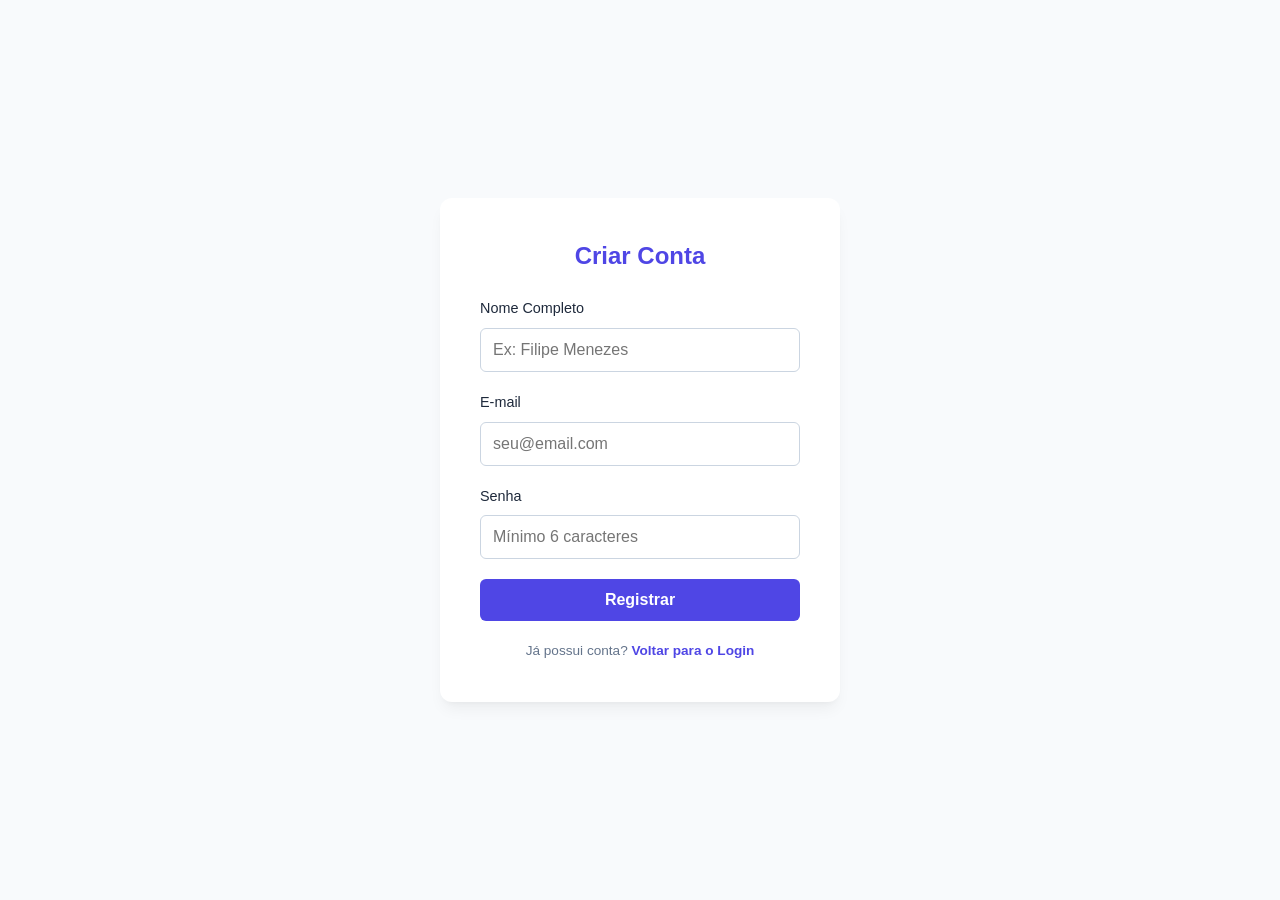
==== organiza_emprego/wwwroot/cadastro.html @ 9d5fbdc2 "adicao do front end" ====
﻿<!DOCTYPE html>
<html lang="pt-br">
<head>
    <meta charset="UTF-8">
    <meta name="viewport" content="width=device-width, initial-scale=1.0">
    <title>Criar Conta</title>
    <link rel="stylesheet" href="css/style.css">
</head>
<body>
    <section class="auth-container">
        <div class="auth-card">
            <h2>Criar Conta</h2>
            <form id="form-cadastro">
                <div class="form-group">
                    <label for="cad-nome">Nome Completo</label>
                    <input type="text" id="cad-nome" required placeholder="Ex: Filipe Menezes">
                </div>
                <div class="form-group">
                    <label for="cad-email">E-mail</label>
                    <input type="email" id="cad-email" required placeholder="seu@email.com">
                </div>
                <div class="form-group">
                    <label for="cad-senha">Senha</label>
                    <input type="password" id="cad-senha" required placeholder="Mínimo 6 caracteres">
                </div>
                <button type="submit" class="btn-primary">Registrar</button>
            </form>
            <!-- Mudança aqui: Link direto para voltar ao login.html -->
            <p class="auth-switch">Já possui conta? <a href="login.html">Voltar para o Login</a></p>
        </div>
    </section>

    <script>
        const API_URL = "http://localhost:5000/api";

        document.getElementById("form-cadastro").addEventListener("submit", async (e) => {
            e.preventDefault();
            const payload = {
                nome: document.getElementById("cad-nome").value,
                email: document.getElementById("cad-email").value,
                senha: document.getElementById("cad-senha").value
            };

            try {
                const response = await fetch(`${API_URL}/Auth/register`, {
                    method: "POST",
                    headers: { "Content-Type": "application/json" },
                    body: JSON.stringify(payload)
                });

                if (response.ok) {
                    alert("Cadastro realizado com sucesso!");
                    window.location.href = "login.html"; // Vai para o login
                } else {
                    const erroTxt = await response.text();
                    alert(`Erro: ${erroTxt}`);
                }
            } catch (error) {
                alert("Erro ao conectar à API.");
            }
        });
    </script>
</body>
</html>
---- organiza_emprego/wwwroot/css/style.css ----
﻿:root {
    --primary: #4f46e5;
    --success: #16a34a;
    --danger: #dc2626;
    --dark: #1e293b;
    --bg: #f8fafc;
    --card-bg: #ffffff;
    --border: #e2e8f0;
}

* {
    box-sizing: border-box;
    margin: 0;
    padding: 0;
    font-family: 'Segoe UI', Tahoma, Geneva, Verdana, sans-serif;
}

body {
    background-color: var(--bg);
    color: var(--dark);
    line-height: 1.5;
}

/* ==========================================
   ESTILOS DE AUTENTICAÇÃO (Login / Cadastro)
   ========================================== */
.auth-container {
    display: flex;
    justify-content: center;
    align-items: center;
    min-height: 100vh;
    padding: 1rem;
}

.auth-card {
    background: var(--card-bg);
    padding: 2.5rem;
    border-radius: 12px;
    box-shadow: 0 10px 15px -3px rgba(0, 0, 0, 0.05), 0 4px 6px -4px rgba(0, 0, 0, 0.05);
    width: 100%;
    max-width: 400px;
}

    .auth-card h2 {
        margin-bottom: 1.5rem;
        text-align: center;
        color: var(--primary);
    }

.auth-switch {
    margin-top: 1.25rem;
    text-align: center;
    font-size: 0.85rem;
    color: #64748b;
}

    .auth-switch a {
        color: var(--primary);
        text-decoration: none;
        font-weight: 600;
    }

        .auth-switch a:hover {
            text-decoration: underline;
        }

/* ==========================================
   FORMULÁRIOS E ENTRADAS
   ========================================== */
.form-group {
    margin-bottom: 1.25rem;
}

    .form-group label {
        display: block;
        margin-bottom: 0.5rem;
        font-weight: 500;
        font-size: 0.9rem;
    }

    .form-group input,
    .form-group select {
        width: 100%;
        padding: 0.75rem;
        border: 1px solid #cbd5e1;
        border-radius: 6px;
        font-size: 1rem;
        outline: none;
        transition: border-color 0.2s;
    }

        .form-group input:focus,
        .form-group select:focus {
            border-color: var(--primary);
        }

/* ==========================================
   BOTÕES
   ========================================== */
button {
    width: 100%;
    padding: 0.75rem;
    border: none;
    border-radius: 6px;
    font-weight: bold;
    font-size: 1rem;
    cursor: pointer;
    transition: filter 0.2s;
}

.btn-primary {
    background: var(--primary);
    color: white;
}

.btn-success {
    background: var(--success);
    color: white;
}

.btn-danger {
    background: var(--danger);
    color: white;
}

button:hover {
    filter: brightness(0.9);
}

/* ==========================================
   PAINEL PRINCIPAL (Dashboard)
   ========================================== */
.main-header {
    background: var(--dark);
    color: white;
    padding: 1rem 2rem;
    display: flex;
    justify-content: space-between;
    align-items: center;
    box-shadow: 0 4px 6px -1px rgba(0, 0, 0, 0.1);
}

.user-menu {
    display: flex;
    align-items: center;
    gap: 1rem;
}

#btn-logout {
    width: auto;
    padding: 0.5rem 1rem;
    font-size: 0.9rem;
}

.dashboard-content {
    display: grid;
    grid-template-columns: 1fr;
    gap: 2rem;
    padding: 2rem;
    max-width: 1200px;
    margin: 0 auto;
}

@media (min-width: 768px) {
    .dashboard-content {
        grid-template-columns: 350px 1fr;
    }
}

.card {
    background: white;
    padding: 1.5rem;
    border-radius: 8px;
    box-shadow: 0 4px 6px -1px rgba(0, 0, 0, 0.05);
    border: 1px solid var(--border);
}

    .card h3 {
        margin-bottom: 1.25rem;
        color: var(--dark);
        border-bottom: 2px solid var(--bg);
        padding-bottom: 0.5rem;
    }

/* TABELAS */
.table-responsive {
    overflow-x: auto;
}

table {
    width: 100%;
    border-collapse: collapse;
    text-align: left;
}

th, td {
    padding: 0.85rem;
    border-bottom: 1px solid var(--border);
}

th {
    background: #f1f5f9;
    color: #475569;
    font-weight: 600;
}

tr:hover {
    background-color: #f8fafc;
}

.status-badge {
    background: #e2e8f0;
    padding: 0.25rem 0.5rem;
    border-radius: 4px;
    font-size: 0.85rem;
    font-weight: 600;
}
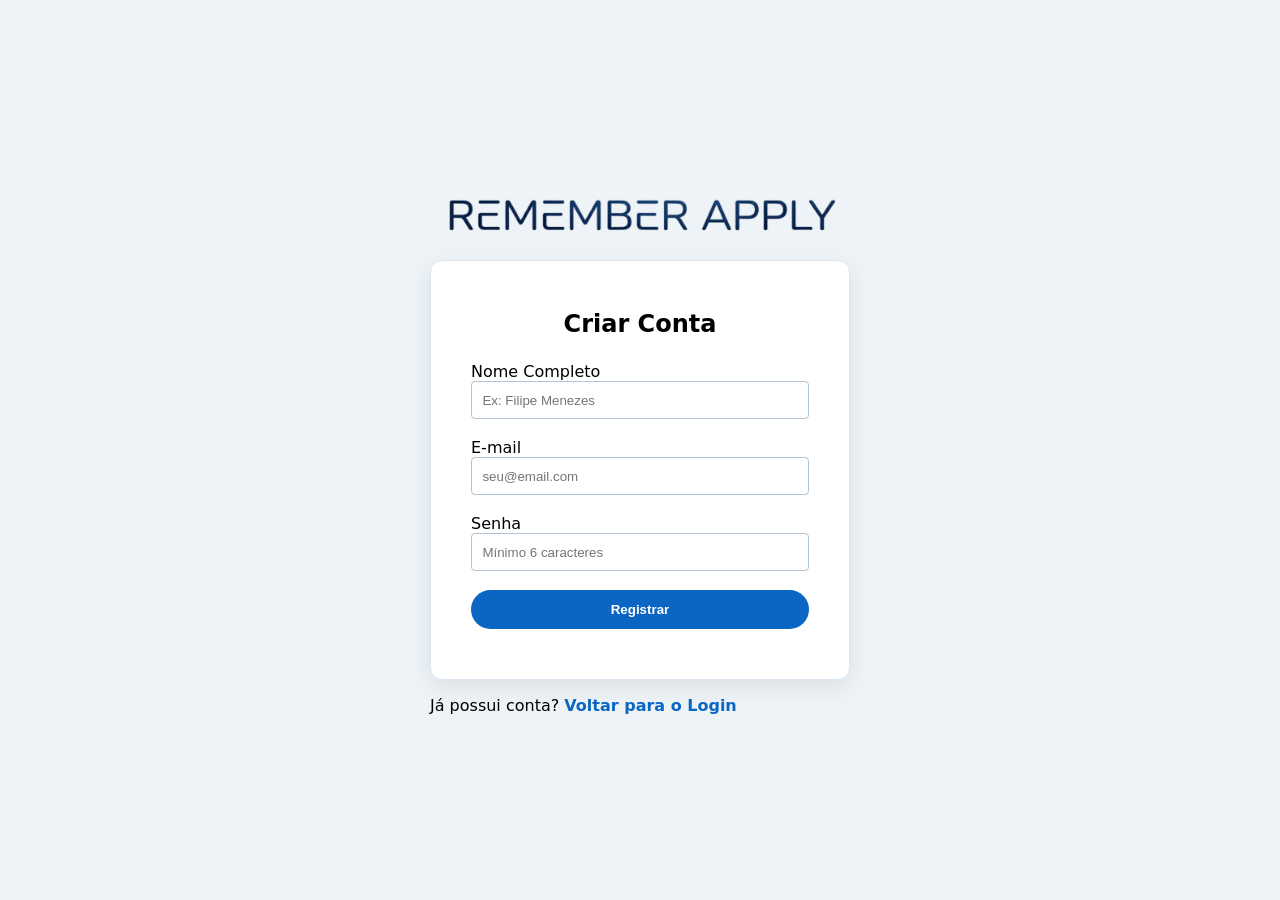
==== commit 9536859f: "mudança visual" ====
--- a/organiza_emprego/wwwroot/cadastro.html
+++ b/organiza_emprego/wwwroot/cadastro.html
@@ -9,8 +9,16 @@
 <body>
     <section class="auth-container">
         <div class="auth-card">
-            <h2>Criar Conta</h2>
+
+            <div class="header-container">
+                <img src="img/titulo.png" alt="Remember Apply" class="titulo-imagem">
+            </div>
+
             <form id="form-cadastro">
+
+                <h2>Criar Conta</h2>
+
+
                 <div class="form-group">
                     <label for="cad-nome">Nome Completo</label>
                     <input type="text" id="cad-nome" required placeholder="Ex: Filipe Menezes">
@@ -30,35 +38,6 @@
         </div>
     </section>
 
-    <script>
-        const API_URL = "http://localhost:5000/api";
-
-        document.getElementById("form-cadastro").addEventListener("submit", async (e) => {
-            e.preventDefault();
-            const payload = {
-                nome: document.getElementById("cad-nome").value,
-                email: document.getElementById("cad-email").value,
-                senha: document.getElementById("cad-senha").value
-            };
-
-            try {
-                const response = await fetch(`${API_URL}/Auth/register`, {
-                    method: "POST",
-                    headers: { "Content-Type": "application/json" },
-                    body: JSON.stringify(payload)
-                });
-
-                if (response.ok) {
-                    alert("Cadastro realizado com sucesso!");
-                    window.location.href = "login.html"; // Vai para o login
-                } else {
-                    const erroTxt = await response.text();
-                    alert(`Erro: ${erroTxt}`);
-                }
-            } catch (error) {
-                alert("Erro ao conectar à API.");
-            }
-        });
-    </script>
+    <script src="js/cadastro.js"></script> 
 </body>
 </html>
--- a/organiza_emprego/wwwroot/css/style.css
+++ b/organiza_emprego/wwwroot/css/style.css
@@ -1,217 +1,538 @@
-﻿:root {
-    --primary: #4f46e5;
-    --success: #16a34a;
-    --danger: #dc2626;
-    --dark: #1e293b;
-    --bg: #f8fafc;
-    --card-bg: #ffffff;
-    --border: #e2e8f0;
-}
-
-* {
-    box-sizing: border-box;
-    margin: 0;
-    padding: 0;
-    font-family: 'Segoe UI', Tahoma, Geneva, Verdana, sans-serif;
-}
-
+﻿/* ==========================================================================
+   📌 VARIÁVEIS DE DESIGN (Modern Tech Palette)
+   ========================================================================== */
+:root {
+    --bg-system: #f8fafc; /* Fundo ultra limpo e levemente azulado (Slate 50) */
+    --bg-card: #ffffff; /* Fundo dos cards e tabelas */
+    --text-main: #0f172a; /* Texto principal escuro, mas não preto puro (Slate 900) */
+    --text-muted: #64748b; /* Texto secundário/legendas (Slate 500) */
+    --border-color: #e2e8f0; /* Linhas e bordas finas (Slate 200) */
+    /* Cores de Ação e Status */
+    --primary: #4f46e5; /* Roxo/Azul moderno (Indigo 600) */
+    --primary-hover: #4338ca;
+    --success: #10b981; /* Verde Esmeralda */
+    --warning: #f59e0b; /* Amarelo Âmbar */
+    --danger: #ef4444; /* Vermelho Coral */
+    /* Efeitos */
+    --radius-md: 12px; /* Arredondamento padrão moderno */
+    --radius-sm: 6px;
+    --shadow-sm: 0 1px 3px 0 rgb(0 0 0 / 0.05), 0 1px 2px -1px rgb(0 0 0 / 0.05);
+    --shadow-md: 0 4px 6px -1px rgb(0 0 0 / 0.05), 0 2px 4px -2px rgb(0 0 0 / 0.05);
+    --transition: all 0.2s ease-in-out;
+}
+
+
+
+
+
+.header-container {
+    display: flex;
+    justify-content: center; /* Centraliza a imagem horizontalmente */
+    align-items: center;
+    padding: 20px 0; /* Dá um espaçamento ao redor */
+    width: 100%;
+}
+
+.titulo-imagem {
+    max-width: 400px; /* Ajuste este valor conforme necessário para o tamanho ideal */
+    height: auto; /* Mantém a proporção da imagem */
+    display: block;
+}
+
+
+
+
+
+
+
+
+
+/* ==========================================================================
+   🖼️ IMAGEM DE FUNDO GLOBAL (APLICADA A TODAS AS PÁGINAS)
+   ========================================================================== */
 body {
-    background-color: var(--bg);
-    color: var(--dark);
-    line-height: 1.5;
-}
-
-/* ==========================================
-   ESTILOS DE AUTENTICAÇÃO (Login / Cadastro)
-   ========================================== */
-.auth-container {
+    /* 1. Caminho da imagem: ajuste o nome e a extensão do arquivo */
+    background-image: url('https://img.freepik.com/premium-vector/grey-white-abstract-technology-background-hi-tech-digital-connect-high-technology-concept_262356-636.jpg?w=2000') !important;
+    /* 2. Garante que a imagem cubra a tela inteira sem distorcer */
+    background-size: cover !important;
+    /* 3. Centraliza a imagem na tela */
+    background-position: center !important;
+    /* 4. Impede que a imagem fique se repetindo em telas grandes */
+    background-repeat: no-repeat !important;
+    /* 5. Deixa a imagem fixa no fundo enquanto você rola a página */
+    background-attachment: fixed !important;
+    /* 6. Mantém a estrutura flex/grid que usamos para centralizar os elementos */
+    min-height: 100vh !important;
+    margin: 0 !important;
+    padding: 0 !important;
+    box-sizing: border-box !important;
+}
+
+
+
+
+
+
+
+
+/* Container dos Cards de Métricas e Gráficos */
+.dashboard-grid {
+    display: grid;
+    grid-template-columns: repeat(auto-fit, minmax(300px, 1fr));
+    gap: 1.5rem;
+    margin-bottom: 2rem;
+}
+
+/* O Card Moderno */
+.dashboard-card {
+    background-color: var(--bg-card);
+    border: 1px solid var(--border-color);
+    border-radius: var(--radius-md);
+    box-shadow: var(--shadow-sm);
+    padding: 1.5rem;
+    transition: var(--transition);
+}
+
+    .dashboard-card:hover {
+        box-shadow: var(--shadow-md);
+        transform: translateY(-2px); /* Efeito sutil de flutuação */
+    }
+
+/* ==========================================================================
+   🔍 ÁREA DE FILTROS & PESQUISA (Alinhamento Vertical)
+   ========================================================================== */
+.pesquisa_vagas {
+    margin-bottom: 1.5rem;
+}
+
+.filter-group {
     display: flex;
-    justify-content: center;
+    flex-direction: column; /* Força os elementos a ficarem um embaixo do outro */
+    gap: 1.25rem; /* Espaçamento confortável entre as linhas */
+    width: 100%;
+}
+
+    /* Configuração dos blocos que envolvem label + input nos filtros */
+    .filter-group .field-wrapper {
+        width: 100%;
+    }
+
+    .filter-group label {
+        display: block;
+        font-weight: 600;
+        margin-bottom: 0.5rem;
+        font-size: 0.9rem;
+        color: var(--text-main);
+    }
+
+/* Padronização global dos Inputs de Filtro e Formulários */
+.filter-input {
+    width: 100%;
+    padding: 0.625rem;
+    border: 1px solid var(--border-color);
+    border-radius: var(--radius-sm);
+    box-sizing: border-box; /* Evita que o padding quebre a largura de 100% */
+    font-family: inherit;
+    font-size: 0.9rem;
+    color: var(--text-main);
+    background-color: var(--bg-card);
+    transition: var(--transition);
+}
+
+    .filter-input:focus {
+        outline: none;
+        border-color: var(--primary);
+        box-shadow: 0 0 0 3px rgba(79, 70, 229, 0.1);
+    }
+
+/* Container dos botões do filtro */
+.filter-group .button-group {
+    display: flex;
+    gap: 0.5rem;
+    margin-top: 0.5rem;
+}
+
+/* Classes utilitárias de botões do painel */
+.btn-primary {
+    background-color: var(--primary);
+    color: white;
+}
+
+    .btn-primary:hover {
+        background-color: var(--primary-hover);
+    }
+
+.btn-secondary {
+    background-color: #64748b;
+    color: white;
+}
+
+    .btn-secondary:hover {
+        background-color: #475569;
+    }
+
+.filter-group .button-group button {
+    padding: 0.625rem 1.5rem;
+    font-size: 0.9rem;
+    font-weight: 600;
+    border: none;
+    border-radius: var(--radius-sm);
+    cursor: pointer;
+    transition: var(--transition);
+}
+
+    .filter-group .button-group button:hover {
+        filter: brightness(0.95);
+    }
+
+/* ==========================================================================
+   📊 CORREÇÃO DE ALINHAMENTO E RESPONSIVIDADE (DASHBOARD)
+   ========================================================================== */
+
+/* 1. Garante que o card pai limite tudo o que está dentro dele */
+.dashboard-card, #card-nova-candidatura {
+    position: relative !important;
+    display: flex !important;
+    flex-direction: column !important;
+    justify-content: flex-start !important;
+    padding: 1.5rem !important; /* Espaçamento interno controlado */
+    box-sizing: border-box !important;
+    overflow: hidden !important; /* Corta qualquer coisa que tente vazar */
+}
+
+/* 2. Corrige o container do formulário para nunca estourar a largura */
+#form-vaga {
+    display: flex !important;
+    flex-direction: column !important;
+    gap: 0.75rem !important; /* Diminuído levemente para caber melhor na altura do card */
+    width: 100% !important;
+    max-width: 100% !important; /* 👈 Força o form a ficar preso dentro do card */
+    box-sizing: border-box !important;
+    margin: 0 !important;
+    padding: 0 !important;
+}
+
+    /* 3. Ajusta os blocos de cada campo (Label + Input) */
+    #form-vaga .form-group,
+    #form-vaga .field-wrapper {
+        width: 100% !important;
+        max-width: 100% !important;
+        display: flex !important;
+        flex-direction: column !important;
+        box-sizing: border-box !important;
+    }
+
+    /* 4. Força as caixas de digitação a ficarem perfeitas lá dentro */
+    #form-vaga input,
+    #form-vaga select,
+    #form-vaga .filter-input {
+        width: 100% !important;
+        max-width: 100% !important;
+        box-sizing: border-box !important; /* 👈 Essencial: faz o padding contar para dentro do espaço */
+        padding: 0.6rem !important;
+        border: 1px solid #b2c4d6 !important;
+        border-radius: 4px !important;
+    }
+
+    /* 5. Alinha o Botão de Salvar Candidatura */
+    #form-vaga button[type="submit"],
+    #form-vaga .btn-success {
+        width: 100% !important;
+        max-width: 100% !important;
+        box-sizing: border-box !important;
+        padding: 0.7rem !important;
+        margin-top: 0.5rem !important;
+        border-radius: 9999px !important; /* Estilo pílula do LinkedIn */
+        background-color: #0a66c2 !important; /* Azul LinkedIn */
+        color: white !important;
+        font-weight: 600 !important;
+        border: none !important;
+        cursor: pointer !important;
+    }
+
+        #form-vaga button[type="submit"]:hover {
+            background-color: #004182 !important;
+        }
+
+/* ==========================================================================
+   📊 TABELA ULTRA CLEAN
+   ========================================================================== */
+.table-container {
+    background-color: var(--bg-card);
+    border: 1px solid var(--border-color);
+    border-radius: var(--radius-md);
+    box-shadow: var(--shadow-sm);
+    overflow: hidden; /* Garante que os cantos arredondados funcionem na tabela */
+    margin-top: 1.5rem;
+}
+
+.modern-table {
+    border-collapse: collapse;
+    width: 100%;
+    text-align: left;
+    font-size: 0.95rem;
+}
+
+    .modern-table th {
+        background-color: #f8fafc;
+        color: var(--text-muted);
+        font-weight: 600;
+        text-transform: uppercase;
+        font-size: 0.75rem;
+        letter-spacing: 0.05em;
+        padding: 1rem 1.5rem;
+        border-bottom: 1px solid var(--border-color);
+    }
+
+    .modern-table td {
+        padding: 1.25rem 1.5rem;
+        border-bottom: 1px solid var(--border-color);
+        color: var(--text-main);
+    }
+
+    /* Efeito de linha ao passar o mouse */
+    .modern-table tbody tr:hover {
+        background-color: #f1f5f9;
+    }
+
+    /* Última linha sem borda inferior */
+    .modern-table tbody tr:last-child td {
+        border-bottom: none;
+    }
+
+/* ==========================================================================
+   🏷️ BADGES DE STATUS (Estilo Pilha/Pill Moderno)
+   ========================================================================== */
+.status-badge {
+    display: inline-flex;
     align-items: center;
-    min-height: 100vh;
-    padding: 1rem;
-}
-
-.auth-card {
-    background: var(--card-bg);
-    padding: 2.5rem;
-    border-radius: 12px;
-    box-shadow: 0 10px 15px -3px rgba(0, 0, 0, 0.05), 0 4px 6px -4px rgba(0, 0, 0, 0.05);
-    width: 100%;
-    max-width: 400px;
-}
-
-    .auth-card h2 {
-        margin-bottom: 1.5rem;
-        text-align: center;
-        color: var(--primary);
-    }
-
-.auth-switch {
-    margin-top: 1.25rem;
-    text-align: center;
-    font-size: 0.85rem;
-    color: #64748b;
-}
-
-    .auth-switch a {
-        color: var(--primary);
-        text-decoration: none;
-        font-weight: 600;
-    }
-
-        .auth-switch a:hover {
-            text-decoration: underline;
-        }
-
-/* ==========================================
-   FORMULÁRIOS E ENTRADAS
-   ========================================== */
-.form-group {
-    margin-bottom: 1.25rem;
-}
-
-    .form-group label {
-        display: block;
-        margin-bottom: 0.5rem;
-        font-weight: 500;
-        font-size: 0.9rem;
-    }
-
-    .form-group input,
-    .form-group select {
-        width: 100%;
-        padding: 0.75rem;
-        border: 1px solid #cbd5e1;
-        border-radius: 6px;
-        font-size: 1rem;
-        outline: none;
-        transition: border-color 0.2s;
-    }
-
-        .form-group input:focus,
-        .form-group select:focus {
-            border-color: var(--primary);
-        }
-
-/* ==========================================
-   BOTÕES
-   ========================================== */
-button {
-    width: 100%;
-    padding: 0.75rem;
-    border: none;
-    border-radius: 6px;
-    font-weight: bold;
-    font-size: 1rem;
+    gap: 0.35rem;
+    padding: 0.35rem 0.75rem;
+    border-radius: 9999px; /* Formato de pílula completa */
+    font-size: 0.8rem;
+    font-weight: 600;
+    letter-spacing: 0.02em;
+    transition: var(--transition);
+}
+
+/* Botão de Logout */
+.btn-danger {
+    background-color: transparent;
+    color: var(--danger);
+    border: 1px solid transparent;
+    padding: 0.5rem 1rem;
+    border-radius: var(--radius-sm);
+    font-weight: 500;
     cursor: pointer;
-    transition: filter 0.2s;
-}
-
-.btn-primary {
-    background: var(--primary);
-    color: white;
-}
-
-.btn-success {
-    background: var(--success);
-    color: white;
-}
-
-.btn-danger {
-    background: var(--danger);
-    color: white;
-}
-
-button:hover {
-    filter: brightness(0.9);
-}
-
-/* ==========================================
-   PAINEL PRINCIPAL (Dashboard)
-   ========================================== */
-.main-header {
-    background: var(--dark);
-    color: white;
-    padding: 1rem 2rem;
-    display: flex;
-    justify-content: space-between;
-    align-items: center;
-    box-shadow: 0 4px 6px -1px rgba(0, 0, 0, 0.1);
-}
-
-.user-menu {
-    display: flex;
-    align-items: center;
-    gap: 1rem;
-}
-
-#btn-logout {
-    width: auto;
-    padding: 0.5rem 1rem;
-    font-size: 0.9rem;
-}
-
-.dashboard-content {
-    display: grid;
-    grid-template-columns: 1fr;
-    gap: 2rem;
-    padding: 2rem;
-    max-width: 1200px;
-    margin: 0 auto;
-}
-
-@media (min-width: 768px) {
-    .dashboard-content {
-        grid-template-columns: 350px 1fr;
-    }
-}
-
-.card {
-    background: white;
-    padding: 1.5rem;
-    border-radius: 8px;
-    box-shadow: 0 4px 6px -1px rgba(0, 0, 0, 0.05);
-    border: 1px solid var(--border);
-}
-
-    .card h3 {
-        margin-bottom: 1.25rem;
-        color: var(--dark);
-        border-bottom: 2px solid var(--bg);
-        padding-bottom: 0.5rem;
-    }
-
-/* TABELAS */
-.table-responsive {
-    overflow-x: auto;
-}
-
-table {
-    width: 100%;
-    border-collapse: collapse;
-    text-align: left;
-}
-
-th, td {
-    padding: 0.85rem;
-    border-bottom: 1px solid var(--border);
-}
-
-th {
-    background: #f1f5f9;
-    color: #475569;
-    font-weight: 600;
-}
-
-tr:hover {
-    background-color: #f8fafc;
-}
-
-.status-badge {
-    background: #e2e8f0;
-    padding: 0.25rem 0.5rem;
-    border-radius: 4px;
-    font-size: 0.85rem;
-    font-weight: 600;
-}
+    transition: var(--transition);
+}
+
+    .btn-danger:hover {
+        background-color: #fef2f2; /* Fundo vermelho bem clarinho */
+        border-color: rgba(239, 68, 68, 0.2);
+    }
+
+
+/* ==========================================================================
+   🔑 ATUALIZAÇÃO VISUAL SEGURA (LOGIN & CADASTRO)
+   ========================================================================== */
+
+/* Muda o fundo da tela inteira para o Ciano Claro do LinkedIn */
+body {
+    background-color: #eef3f8 !important;
+    font-family: 'Inter', system-ui, -apple-system, sans-serif;
+}
+
+/* Estiliza o formulário ou o card central que você já usa */
+form, .card, .login-container {
+    background-color: #ffffff !important;
+    border: 1px solid #dce6f1 !important;
+    border-radius: 10px !important;
+    box-shadow: 0 4px 12px rgba(0,0,0,0.08) !important;
+    padding: 2.5rem 2rem !important;
+}
+
+/* Estiliza os títulos das páginas para o Azul do LinkedIn */
+h2, h1, .auth-title {
+    color: black;
+    font-weight: 700 !important;
+    text-align: center !important;
+    margin-bottom: 1.5rem !important;
+
+}
+
+/* Estiliza os campos de texto (Inputs) sem mudar os IDs */
+input[type="email"],
+input[type="password"],
+input[type="text"],
+.filter-input {
+    width: 100% !important;
+    padding: 0.65rem !important;
+    border: 1px solid #b2c4d6 !important;
+    border-radius: 4px !important;
+    box-sizing: border-box !important;
+    transition: all 0.2s ease-in-out !important;
+}
+
+/* Efeito de clique azul nos inputs */
+input:focus {
+    outline: none !important;
+    border-color: #0a66c2 !important;
+    box-shadow: 0 0 0 2px rgba(10, 102, 194, 0.25) !important;
+}
+
+/* Transforma o botão principal no estilo arredondado do LinkedIn */
+button[type="submit"], .btn-primary {
+    width: 100% !important;
+    padding: 0.75rem !important;
+    background-color: #0a66c2 !important;
+    color: white !important;
+    border: none !important;
+    border-radius: 9999px !important; /* Formato pílula corporativo */
+    font-weight: 600 !important;
+    cursor: pointer !important;
+    transition: all 0.2s !important;
+}
+
+    button[type="submit"]:hover, .btn-primary:hover {
+        background-color: #004182 !important;
+    }
+
+/* Ajusta as cores dos links (Esqueceu a senha / Cadastre-se) */
+a {
+    color: #0a66c2 !important;
+    text-decoration: none !important;
+    font-weight: 600 !important;
+}
+
+    a:hover {
+        text-decoration: underline !important;
+    }
+
+
+/* ==========================================================================
+   🎯 CENTRALIZAÇÃO PERFEITA E FORMATO QUADRADO
+   ========================================================================== */
+
+/* 1. Prepara o fundo da tela inteira para centralizar o que estiver dentro */
+body {
+    background-color: #eef3f8 !important; /* Ciano claro LinkedIn */
+    margin: 0 !important;
+    padding: 0 !important;
+    display: flex !important;
+    justify-content: center !important; /* Centraliza na horizontal */
+    align-items: center !important;    /* Centraliza na vertical */
+    min-height: 100vh !important;       /* Garante que o fundo ocupe toda a altura da tela */
+    box-sizing: border-box !important;
+}
+
+/* 2. Transforma o contêiner/formulário em um Quadrado Perfeito */
+form, .card, .login-container {
+    background-color: #ffffff !important;
+    border: 1px solid #dce6f1 !important;
+    border-radius: 12px !important; /* Cantos elegantemente arredondados */
+    box-shadow: 0 8px 24px rgba(0, 0, 0, 0.08) !important; /* Sombra mais suave e moderna */
+    
+    /* Força o elemento a ser um quadrado (Largura e Altura idênticas) */
+    width: 420px !important;
+    height: 420px !important;
+    
+    /* Distribui os elementos verticalmente de forma simétrica lá dentro */
+    display: flex !important;
+    flex-direction: column !important;
+    justify-content: center !important; 
+    
+    padding: 2.5rem !important;
+    box-sizing: border-box !important; /* Garante que o padding não quebre o tamanho do quadrado */
+}
+
+/* 3. Ajuste fino de espaçamento nos elementos internos */
+form h2, .card h2, .login-container h2 {
+    margin-top: 0 !important;
+    margin-bottom: 1.5rem !important;
+}
+
+/* Garante que as linhas de entrada de dados fiquem bem distribuídas */
+.form-group, .input-group {
+    margin-bottom: 1.2rem !important;
+    width: 100% !important;
+}
+
+
+/* ==========================================================================
+   🧼 REMOÇÃO DA BORDA INTERNA DO FORMULÁRIO
+   ========================================================================== */
+
+/* Remove o fundo branco, a borda cinza e qualquer sombra do contêiner interno */
+#form-vaga,
+#form-vaga fieldset,
+#form-vaga .form-container-interno {
+    background: transparent !important;
+    background-color: transparent !important;
+    border: none !important;
+    box-shadow: none !important;
+    padding: 0 !important;
+    margin: 0 !important;
+}
+
+/* Ajusta o espaçamento do título para não ficar colado nos campos agora que a borda sumiu */
+.dashboard-card h2, #card-nova-candidatura h2 {
+    margin-bottom: 1.5rem !important;
+}
+
+
+
+
+/* ==========================================================================
+   🔒 FIXAÇÃO ABSOLUTA DO LAYOUT SUPERIOR (ANTI-MOVIMENTAÇÃO)
+   ========================================================================== */
+
+/* 1. Força a linha de cima a ter sempre 3 colunas de tamanhos idênticos */
+.linha-superior,
+.dashboard-grid,
+#container-cards-superiores {
+    display: grid !important;
+    grid-template-columns: repeat(3, 1fr) !important; /* 👈 3 colunas iguais cravadas, sem mexer */
+    gap: 1.5rem !important;
+    width: 100% !important;
+    max-width: 1200px !important; /* Mantém o limite da foto */
+    margin: 0 auto 2rem auto !important; /* Espaço para a seção de filtros de baixo */
+    box-sizing: border-box !important;
+}
+
+/* 2. Garante que os cards mantenham exatamente o mesmo tamanho e comportamento visual */
+#card-nova-candidatura,
+.dashboard-card,
+#card-grafico-status,
+#card-grafico-volume {
+    background-color: #ffffff !important;
+    border: 1px solid #dce6f1 !important;
+    border-radius: 12px !important;
+    box-shadow: 0 4px 12px rgba(0, 0, 0, 0.05) !important;
+    padding: 1.5rem !important;
+    box-sizing: border-box !important;
+    /* Impede que o card estique ou encolha sozinho */
+    display: flex !important;
+    flex-direction: column !important;
+    justify-content: flex-start !important;
+    min-height: 480px !important; /* Altura fixa para todos ficarem alinhados por baixo */
+}
+
+/* 3. Isola completamente a área de filtros e tabelas para não empurrar o topo */
+.secao-filtros,
+.area-tabela,
+#container-filtros-baixo {
+    width: 100% !important;
+    max-width: 1200px !important;
+    margin: 0 auto !important;
+    box-sizing: border-box !important;
+    clear: both !important; /* Garante que os filtros fiquem abaixo da linha dos cards */
+}
+
+/* 4. Trava o tamanho dos gráficos para não recalcularem largura sozinhos */
+.chart-container, canvas {
+    width: 100% !important;
+    height: 100% !important;
+    max-height: 320px !important;
+    box-sizing: border-box !important;
+}
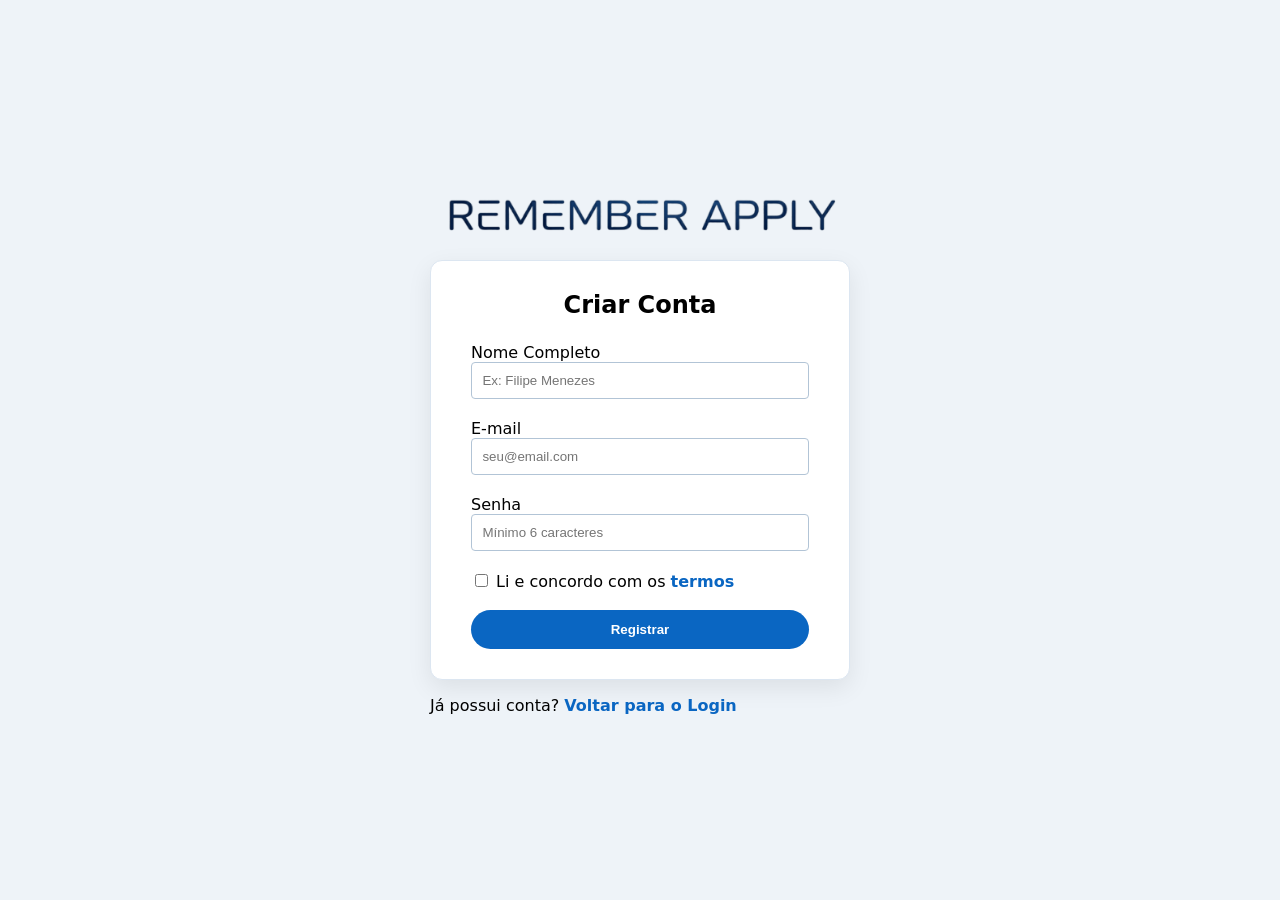
==== commit 9640aefa: "botao lgpd" ====
--- a/organiza_emprego/wwwroot/cadastro.html
+++ b/organiza_emprego/wwwroot/cadastro.html
@@ -31,7 +31,19 @@
                     <label for="cad-senha">Senha</label>
                     <input type="password" id="cad-senha" required placeholder="Mínimo 6 caracteres">
                 </div>
+
+                <div class="form-group lgpd-container">
+                    <input type="checkbox" id="aceitar-termos" name="aceitar-termos">
+                    <label for="aceitar-termos">
+                        Li e concordo com os <a href="https://www.planalto.gov.br/ccivil_03/_ato2015-2018/2018/lei/l13709.htm" target="_blank" class="link-termos">termos</a>
+                    </label>
+                </div>
+
+
+
                 <button type="submit" class="btn-primary">Registrar</button>
+
+
             </form>
             <!-- Mudança aqui: Link direto para voltar ao login.html -->
             <p class="auth-switch">Já possui conta? <a href="login.html">Voltar para o Login</a></p>
--- a/organiza_emprego/wwwroot/css/style.css
+++ b/organiza_emprego/wwwroot/css/style.css
@@ -536,3 +536,8 @@
     max-height: 320px !important;
     box-sizing: border-box !important;
 }
+
+
+
+
+
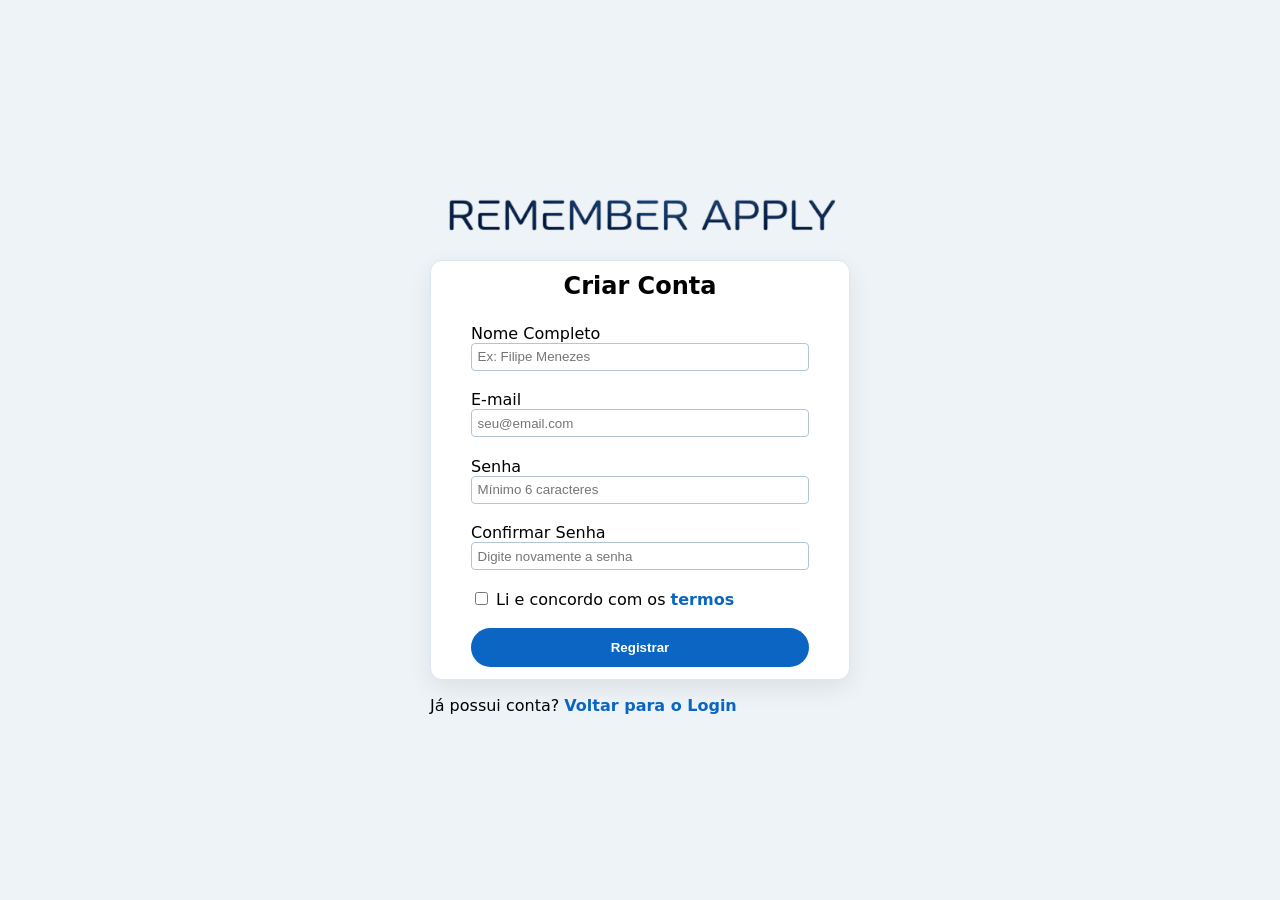
==== commit 94e4a24f: "adicao confirmacao senha" ====
--- a/organiza_emprego/wwwroot/cadastro.html
+++ b/organiza_emprego/wwwroot/cadastro.html
@@ -27,9 +27,15 @@
                     <label for="cad-email">E-mail</label>
                     <input type="email" id="cad-email" required placeholder="seu@email.com">
                 </div>
+
                 <div class="form-group">
                     <label for="cad-senha">Senha</label>
                     <input type="password" id="cad-senha" required placeholder="Mínimo 6 caracteres">
+                </div>
+
+                <div class="form-group">
+                    <label for="cad-confirmar-senha">Confirmar Senha</label>
+                    <input type="password" id="cad-confirmar-senha" required placeholder="Digite novamente a senha">
                 </div>
 
                 <div class="form-group lgpd-container">
--- a/organiza_emprego/wwwroot/css/style.css
+++ b/organiza_emprego/wwwroot/css/style.css
@@ -367,7 +367,7 @@
 input[type="text"],
 .filter-input {
     width: 100% !important;
-    padding: 0.65rem !important;
+    padding: 0.35rem !important;
     border: 1px solid #b2c4d6 !important;
     border-radius: 4px !important;
     box-sizing: border-box !important;
